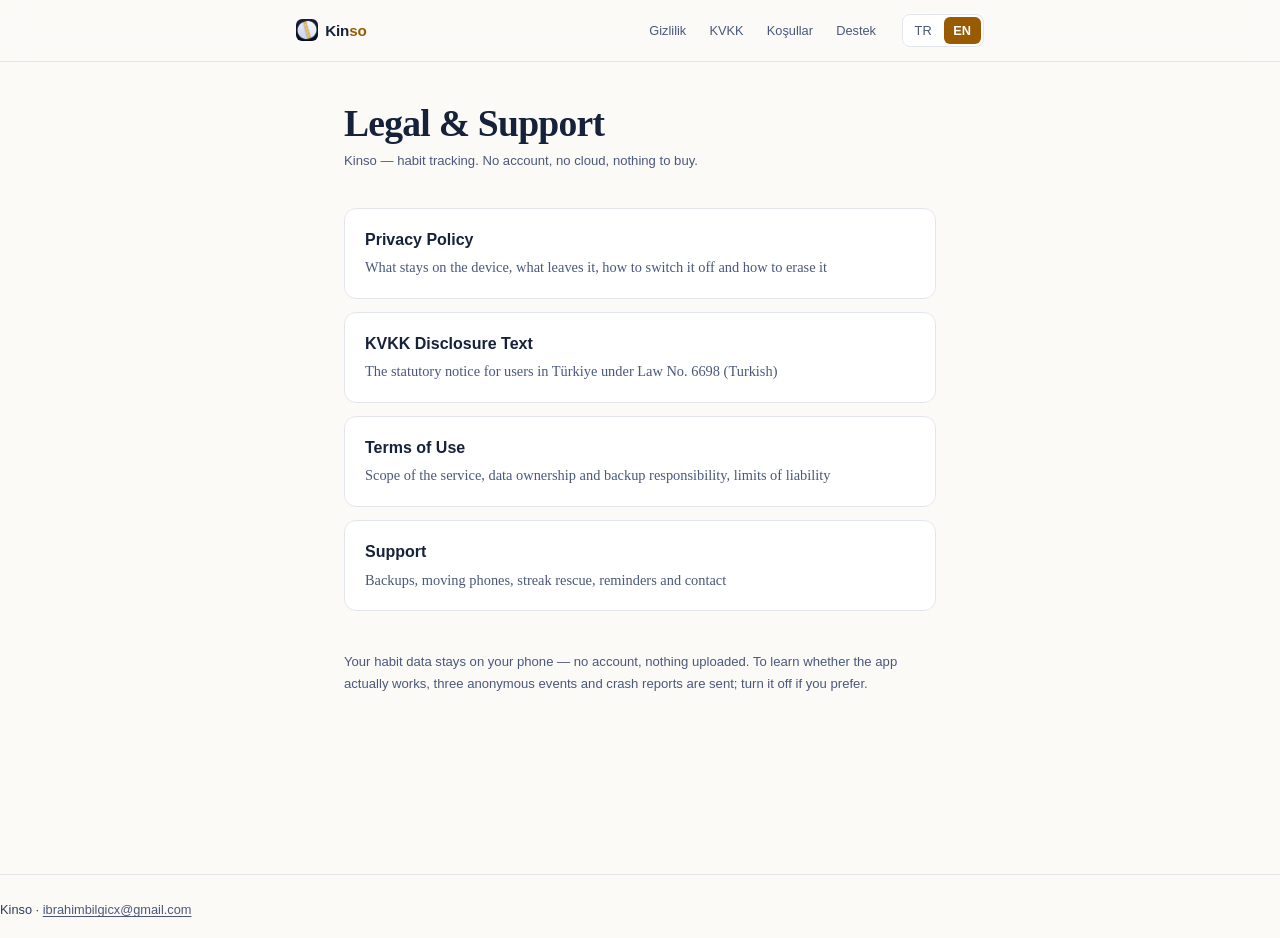
==== index.html @ 8e06f01c "feat: Kinso yasal ve destek sayfalari Gizlilik politikasi, KVKK aydinlatma metni, kullanim kosullari" ====
<!doctype html>
<html lang="tr">
<head>
<meta charset="utf-8">
<meta name="viewport" content="width=device-width, initial-scale=1">
<title>Kinso — Yasal ve Destek</title>
<meta name="description" content="Kinso gizlilik politikası, KVKK aydınlatma metni, kullanım koşulları ve destek sayfaları.">
<link rel="icon" href="icon.png">
<link rel="stylesheet" href="style.css">
</head>
<body data-title-tr="Kinso — Yasal ve Destek" data-title-en="Kinso — Legal &amp; Support">

<header>
  <div class="bar">
    <a class="brand" href="index.html"><img src="icon.png" alt="">Kin<span>so</span></a>
    <nav class="chrome">
      <a href="privacy.html">Gizlilik</a>
      <a href="kvkk.html">KVKK</a>
      <a href="terms.html">Koşullar</a>
      <a href="support.html">Destek</a>
    </nav>
    <div class="lang">
      <button type="button" data-set-lang="tr" aria-pressed="true">TR</button>
      <button type="button" data-set-lang="en" aria-pressed="false">EN</button>
    </div>
  </div>
</header>

<main>

<div data-lang="tr" class="active">
  <h1>Yasal ve Destek</h1>
  <p class="updated">Kinso — alışkanlık takibi. Hesap yok, bulut yok, satın alınacak bir şey yok.</p>

  <ul class="cards">
    <li><a href="privacy.html">
      <h3>Gizlilik Politikası</h3>
      <p>Cihazda ne kalır, cihazdan ne çıkar, nasıl kapatılır ve nasıl silinir</p>
    </a></li>
    <li><a href="kvkk.html">
      <h3>KVKK Aydınlatma Metni</h3>
      <p>6698 sayılı Kanun kapsamında veri sorumlusu, hukuki sebepler ve m.11 hakları</p>
    </a></li>
    <li><a href="terms.html">
      <h3>Kullanım Koşulları</h3>
      <p>Hizmetin kapsamı, veri sahipliği ve yedekleme sorumluluğu, sorumluluk sınırları</p>
    </a></li>
    <li><a href="support.html">
      <h3>Destek</h3>
      <p>Yedekleme, telefon değiştirme, zincir kurtarma, bildirimler ve iletişim</p>
    </a></li>
  </ul>

  <p class="updated" style="margin-top:2.5rem">Alışkanlık verilerin telefonunda
  kalır — hesap yok, buluta yüklenmez. Uygulamanın işe yarayıp yaramadığını
  anlamak için kimliksiz üç olay ve çökme raporu gönderilir; dilersen
  kapatırsın.</p>
</div>

<div data-lang="en">
  <h1>Legal &amp; Support</h1>
  <p class="updated">Kinso — habit tracking. No account, no cloud, nothing to buy.</p>

  <ul class="cards">
    <li><a href="privacy.html">
      <h3>Privacy Policy</h3>
      <p>What stays on the device, what leaves it, how to switch it off and how to erase it</p>
    </a></li>
    <li><a href="kvkk.html">
      <h3>KVKK Disclosure Text</h3>
      <p>The statutory notice for users in Türkiye under Law No. 6698 (Turkish)</p>
    </a></li>
    <li><a href="terms.html">
      <h3>Terms of Use</h3>
      <p>Scope of the service, data ownership and backup responsibility, limits of liability</p>
    </a></li>
    <li><a href="support.html">
      <h3>Support</h3>
      <p>Backups, moving phones, streak rescue, reminders and contact</p>
    </a></li>
  </ul>

  <p class="updated" style="margin-top:2.5rem">Your habit data stays on your
  phone — no account, nothing uploaded. To learn whether the app actually works,
  three anonymous events and crash reports are sent; turn it off if you
  prefer.</p>
</div>

</main>

<footer>
  <p>Kinso · <a href="mailto:ibrahimbilgicx@gmail.com">ibrahimbilgicx@gmail.com</a></p>
</footer>

<script src="lang.js"></script>
</body>
</html>
---- style.css ----
/* Kinso yasal sayfaları — tek stil dosyası, dış bağımlılık yok.
   Palet `src/ui/tema.ts` ile akraba: mürekkep #0A0F1E, gece #121A30,
   altın #F5B93F.

   ★ Altın beyaz zeminde 1,77:1 verir — okunmaz. Açık temada altının yerini
   aynı aileden koyu kehribar (#9A5B00, 5,2:1) alır; koyu temada gerçek altın
   döner (#F5B93F, 10,81:1). Uygulamadaki "altın yalnız onarım" kuralı burada
   geçerli değil: bu sayfalarda altın yalnız bağlantı ve vurgu rengidir. */

:root {
  --bg:        #FBFAF7;
  --surface:   #FFFFFF;
  --ink:       #16223A;
  --ink-soft:  #2E3C5C;
  --ink-mute:  #4A587A;
  --rule:      #E3E6EC;
  --accent:    #9A5B00;
  --accent-bg: #FBF0DC;
  --warn-bg:   #FFF4E5;
  --warn-ink:  #7A4B00;
  --warn-rule: #F0C98A;
}

@media (prefers-color-scheme: dark) {
  :root {
    --bg:        #0A0F1E;
    --surface:   #121A30;
    --ink:       #EDF1FA;
    --ink-soft:  #C7D0E6;
    --ink-mute:  #8E9BBD;
    --rule:      #243052;
    --accent:    #F5B93F;
    --accent-bg: #1B2440;
    --warn-bg:   #241C10;
    --warn-ink:  #F0C98A;
    --warn-rule: #4E3D1C;
  }
}

/* Okuyucunun tema düğmesi medya sorgusunu her iki yönde de ezmeli. */
:root[data-theme="light"] {
  --bg: #FBFAF7; --surface: #FFFFFF; --ink: #16223A; --ink-soft: #2E3C5C;
  --ink-mute: #4A587A; --rule: #E3E6EC; --accent: #9A5B00; --accent-bg: #FBF0DC;
  --warn-bg: #FFF4E5; --warn-ink: #7A4B00; --warn-rule: #F0C98A;
}
:root[data-theme="dark"] {
  --bg: #0A0F1E; --surface: #121A30; --ink: #EDF1FA; --ink-soft: #C7D0E6;
  --ink-mute: #8E9BBD; --rule: #243052; --accent: #F5B93F; --accent-bg: #1B2440;
  --warn-bg: #241C10; --warn-ink: #F0C98A; --warn-rule: #4E3D1C;
}

* { box-sizing: border-box; }

body {
  margin: 0;
  background: var(--bg);
  color: var(--ink);
  /* Uzun hukuki metin için serif; arayüz parçaları sans. */
  font: 400 17px/1.65 Georgia, 'Times New Roman', serif;
  -webkit-text-size-adjust: 100%;
}

.chrome {
  font-family: -apple-system, BlinkMacSystemFont, 'Segoe UI', Roboto, sans-serif;
}

/* ---------- Üst şerit ---------- */

header {
  position: sticky;
  top: 0;
  z-index: 10;
  background: color-mix(in srgb, var(--bg) 88%, transparent);
  backdrop-filter: blur(12px);
  border-bottom: 1px solid var(--rule);
}

.bar {
  max-width: 46rem;
  margin: 0 auto;
  padding: 0.85rem 1.5rem;
  display: flex;
  align-items: center;
  gap: 1rem;
  flex-wrap: wrap;
}

.brand {
  font-family: -apple-system, BlinkMacSystemFont, 'Segoe UI', Roboto, sans-serif;
  font-weight: 650;
  font-size: 0.95rem;
  letter-spacing: -0.01em;
  color: var(--ink);
  text-decoration: none;
  display: inline-flex;
  align-items: center;
}
/* ★ `gap` KULLANILMAZ: "Kin" ile <span>so</span> ayrı birer anonim flex öğesi
   olur ve marka adı "Kin so" diye ikiye ayrılır. Boşluk yalnız ikonun sağında. */
.brand img {
  width: 22px; height: 22px; border-radius: 6px; display: block;
  margin-right: 0.45rem;
}
.brand span { color: var(--accent); }

nav {
  display: flex;
  gap: 0.25rem;
  margin-left: auto;
  flex-wrap: wrap;
}

nav a, .lang button {
  font-family: -apple-system, BlinkMacSystemFont, 'Segoe UI', Roboto, sans-serif;
  font-size: 0.8rem;
  color: var(--ink-mute);
  text-decoration: none;
  padding: 0.35rem 0.6rem;
  border-radius: 6px;
  border: 0;
  background: transparent;
  cursor: pointer;
  line-height: 1.2;
}
nav a:hover, .lang button:hover { color: var(--ink); background: var(--accent-bg); }
nav a[aria-current="page"] { color: var(--accent); font-weight: 600; }

.lang {
  display: flex;
  gap: 0.15rem;
  padding: 0.15rem;
  background: var(--surface);
  border: 1px solid var(--rule);
  border-radius: 8px;
}
.lang button[aria-pressed="true"] {
  background: var(--accent);
  color: var(--surface);
  font-weight: 600;
}

/* ---------- Gövde ---------- */

main {
  max-width: 40rem;
  margin: 0 auto;
  padding: 2.5rem 1.5rem 5rem;
}

h1 {
  font-size: clamp(1.75rem, 5vw, 2.35rem);
  line-height: 1.15;
  letter-spacing: -0.02em;
  margin: 0 0 0.35rem;
  text-wrap: balance;
}

.updated {
  font-family: -apple-system, BlinkMacSystemFont, 'Segoe UI', Roboto, sans-serif;
  font-size: 0.82rem;
  color: var(--ink-mute);
  margin: 0 0 2.25rem;
}

h2 {
  font-size: 1.2rem;
  letter-spacing: -0.01em;
  margin: 2.75rem 0 0.75rem;
  padding-top: 1.5rem;
  border-top: 1px solid var(--rule);
  text-wrap: balance;
}
h2:first-of-type { border-top: 0; padding-top: 0; margin-top: 2rem; }

h3 {
  font-family: -apple-system, BlinkMacSystemFont, 'Segoe UI', Roboto, sans-serif;
  font-size: 0.95rem;
  margin: 1.75rem 0 0.5rem;
  color: var(--ink);
}

p, li { color: var(--ink-soft); }
p { margin: 0 0 1.1rem; }
strong { color: var(--ink); font-weight: 700; }

ul { margin: 0 0 1.1rem; padding-left: 1.3rem; }
li { margin-bottom: 0.5rem; }

a { color: var(--accent); text-decoration-thickness: 1px; text-underline-offset: 2px; }

/* Uzun URL'ler dar ekranda taşmasın. */
a[href^="http"] { overflow-wrap: anywhere; }

/* Ayarlar yolu, olay adı gibi birebir alıntılar. */
code {
  font-family: ui-monospace, SFMono-Regular, Menlo, monospace;
  font-size: 0.85em;
  background: var(--accent-bg);
  color: var(--ink);
  border-radius: 4px;
  padding: 0.1em 0.35em;
}

/* ---------- Doldurulacak alanlar ---------- */

mark.todo {
  background: var(--warn-bg);
  color: var(--warn-ink);
  border: 1px dashed var(--warn-rule);
  border-radius: 4px;
  padding: 0.05em 0.35em;
  font-family: ui-monospace, SFMono-Regular, Menlo, monospace;
  font-size: 0.85em;
  font-style: normal;
}

.notice {
  background: var(--warn-bg);
  border: 1px solid var(--warn-rule);
  border-radius: 10px;
  padding: 1rem 1.15rem;
  margin: 0 0 2.5rem;
  font-family: -apple-system, BlinkMacSystemFont, 'Segoe UI', Roboto, sans-serif;
  font-size: 0.87rem;
  line-height: 1.55;
  color: var(--warn-ink);
}
.notice p { color: inherit; margin: 0; }
.notice strong { color: inherit; }

/* ---------- Özet kutusu (uzun metnin başındaki kısa cevap) ---------- */

.ozet {
  background: var(--surface);
  border: 1px solid var(--rule);
  border-left: 3px solid var(--accent);
  border-radius: 10px;
  padding: 1.15rem 1.35rem 0.3rem;
  margin: 0 0 2.5rem;
}
.ozet p:last-child { margin-bottom: 1.1rem; }

/* ---------- Dil değişimi ---------- */

[data-lang] { display: none; }
[data-lang].active { display: block; }

/* ---------- Ayak ---------- */

footer {
  border-top: 1px solid var(--rule);
  margin-top: 4rem;
  padding-top: 1.5rem;
  font-family: -apple-system, BlinkMacSystemFont, 'Segoe UI', Roboto, sans-serif;
  font-size: 0.8rem;
  color: var(--ink-mute);
}
footer a { color: var(--ink-mute); }

:focus-visible {
  outline: 2px solid var(--accent);
  outline-offset: 2px;
  border-radius: 4px;
}

/* ---------- Kart listesi (giriş sayfası) ---------- */

.cards { display: grid; gap: 0.85rem; margin: 2rem 0 0; padding: 0; list-style: none; }
.cards li { margin: 0; }
.cards a {
  display: block;
  background: var(--surface);
  border: 1px solid var(--rule);
  border-radius: 12px;
  padding: 1.1rem 1.25rem;
  text-decoration: none;
  color: inherit;
}
.cards a:hover { border-color: var(--accent); }
.cards h3 {
  font-family: -apple-system, BlinkMacSystemFont, 'Segoe UI', Roboto, sans-serif;
  margin: 0 0 0.2rem;
  font-size: 1rem;
  color: var(--ink);
}
.cards p { margin: 0; font-size: 0.9rem; color: var(--ink-mute); }
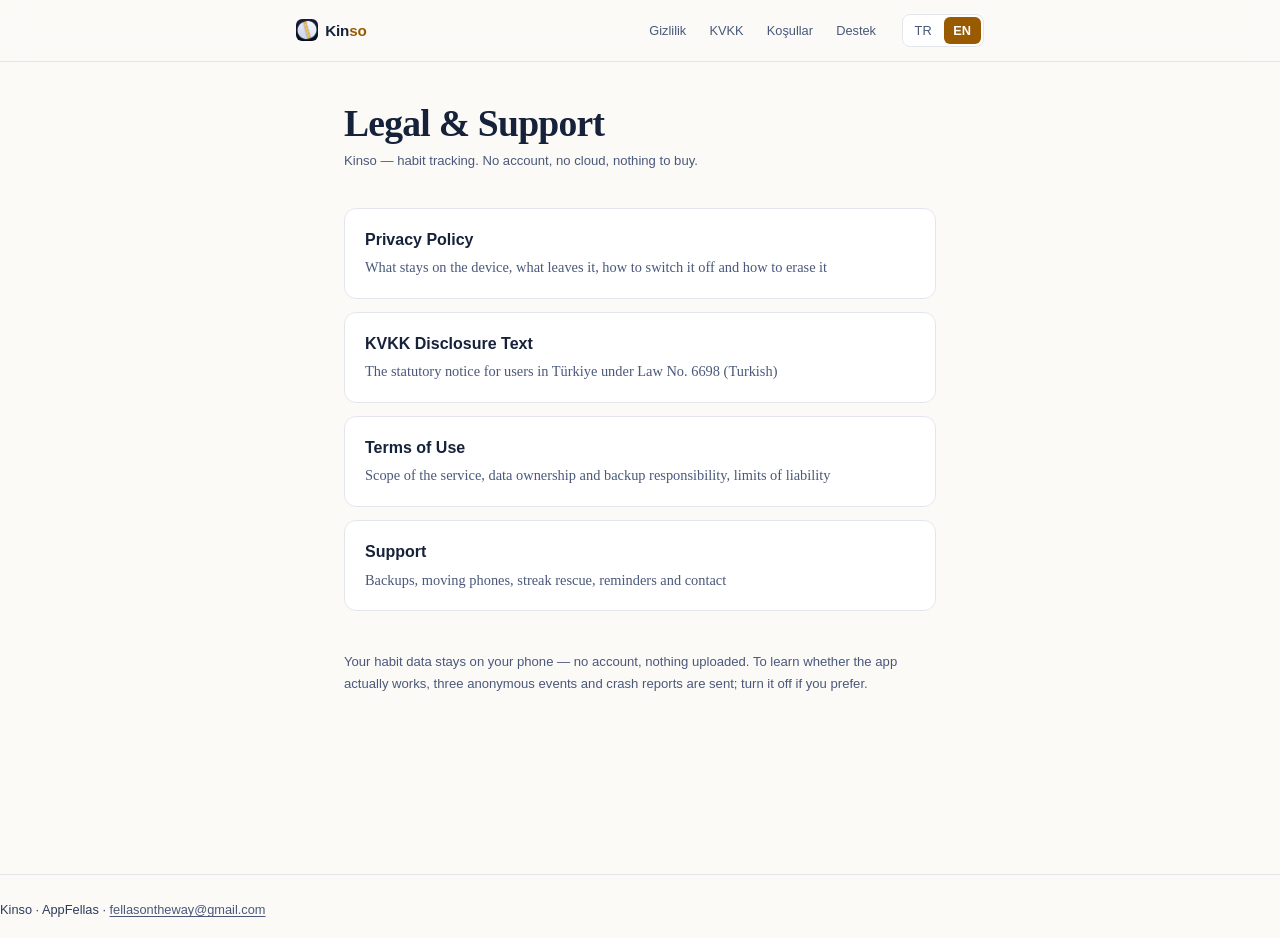
==== commit 9c89df12: "chore: iletisim adresi studyo hesabi, saglayici adi AppFellas Co-Authored-By: Claude Opus 5 (1M cont" ====
--- a/index.html
+++ b/index.html
@@ -89,7 +89,7 @@
 </main>
 
 <footer>
-  <p>Kinso · <a href="mailto:ibrahimbilgicx@gmail.com">ibrahimbilgicx@gmail.com</a></p>
+  <p>Kinso · AppFellas · <a href="mailto:fellasontheway@gmail.com">fellasontheway@gmail.com</a></p>
 </footer>
 
 <script src="lang.js"></script>
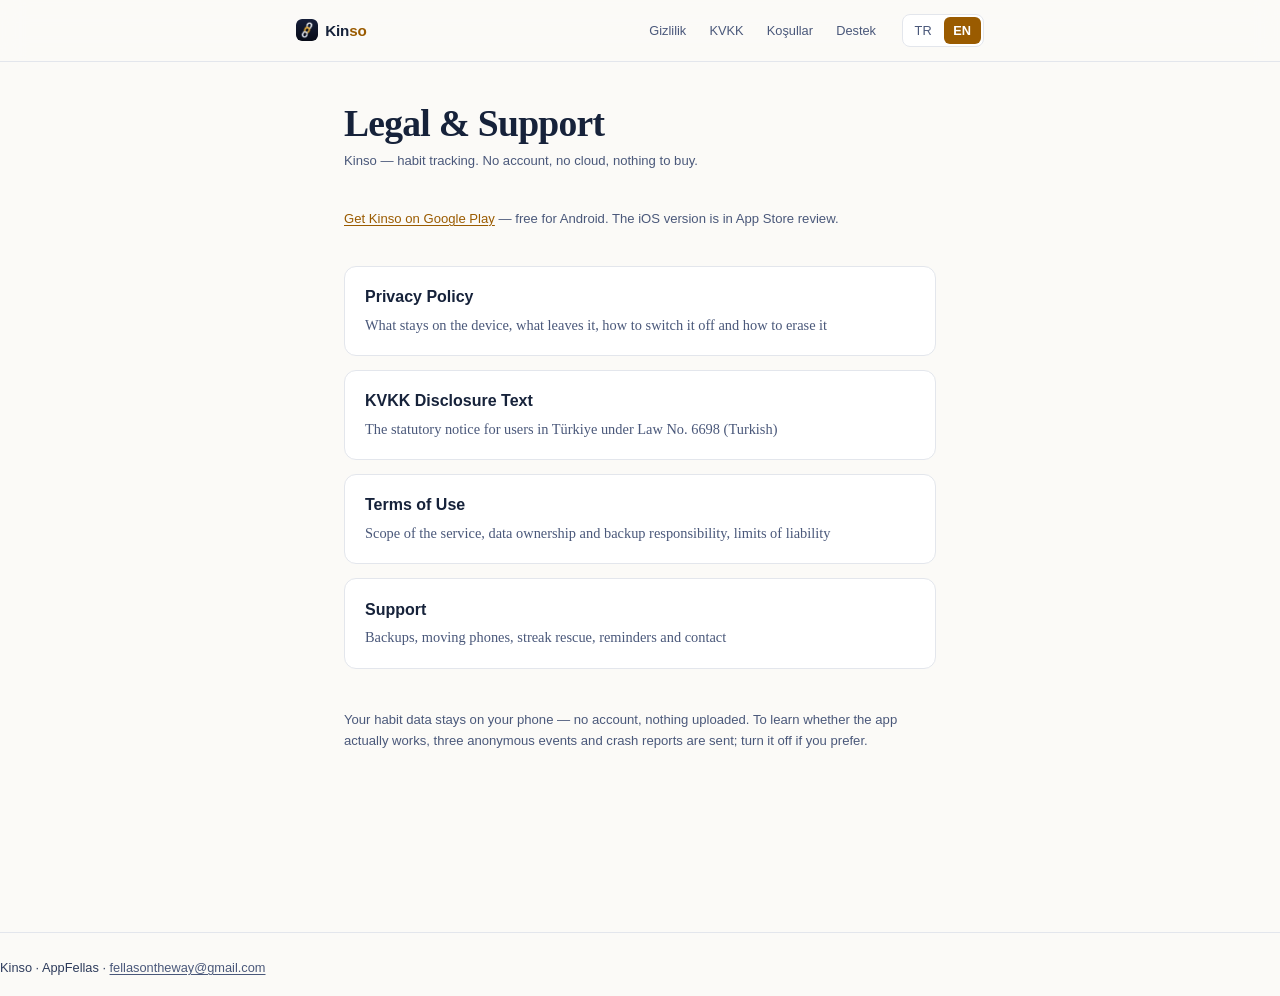
==== commit 6078b349: "feat(index): Google Play bağlantısı — Kinso Play'de yayında (TR/EN) Co-Authored-By: Claude Fable 5.1" ====
--- a/index.html
+++ b/index.html
@@ -31,6 +31,7 @@
 <div data-lang="tr" class="active">
   <h1>Yasal ve Destek</h1>
   <p class="updated">Kinso — alışkanlık takibi. Hesap yok, bulut yok, satın alınacak bir şey yok.</p>
+  <p class="updated"><a href="https://play.google.com/store/apps/details?id=com.appfellas.kinso" rel="noopener">Google Play'de Kinso'yu indir</a> — Android için ücretsiz. iOS sürümü App Store incelemesinde.</p>
 
   <ul class="cards">
     <li><a href="privacy.html">
@@ -60,6 +61,7 @@
 <div data-lang="en">
   <h1>Legal &amp; Support</h1>
   <p class="updated">Kinso — habit tracking. No account, no cloud, nothing to buy.</p>
+  <p class="updated"><a href="https://play.google.com/store/apps/details?id=com.appfellas.kinso&amp;hl=en" rel="noopener">Get Kinso on Google Play</a> — free for Android. The iOS version is in App Store review.</p>
 
   <ul class="cards">
     <li><a href="privacy.html">
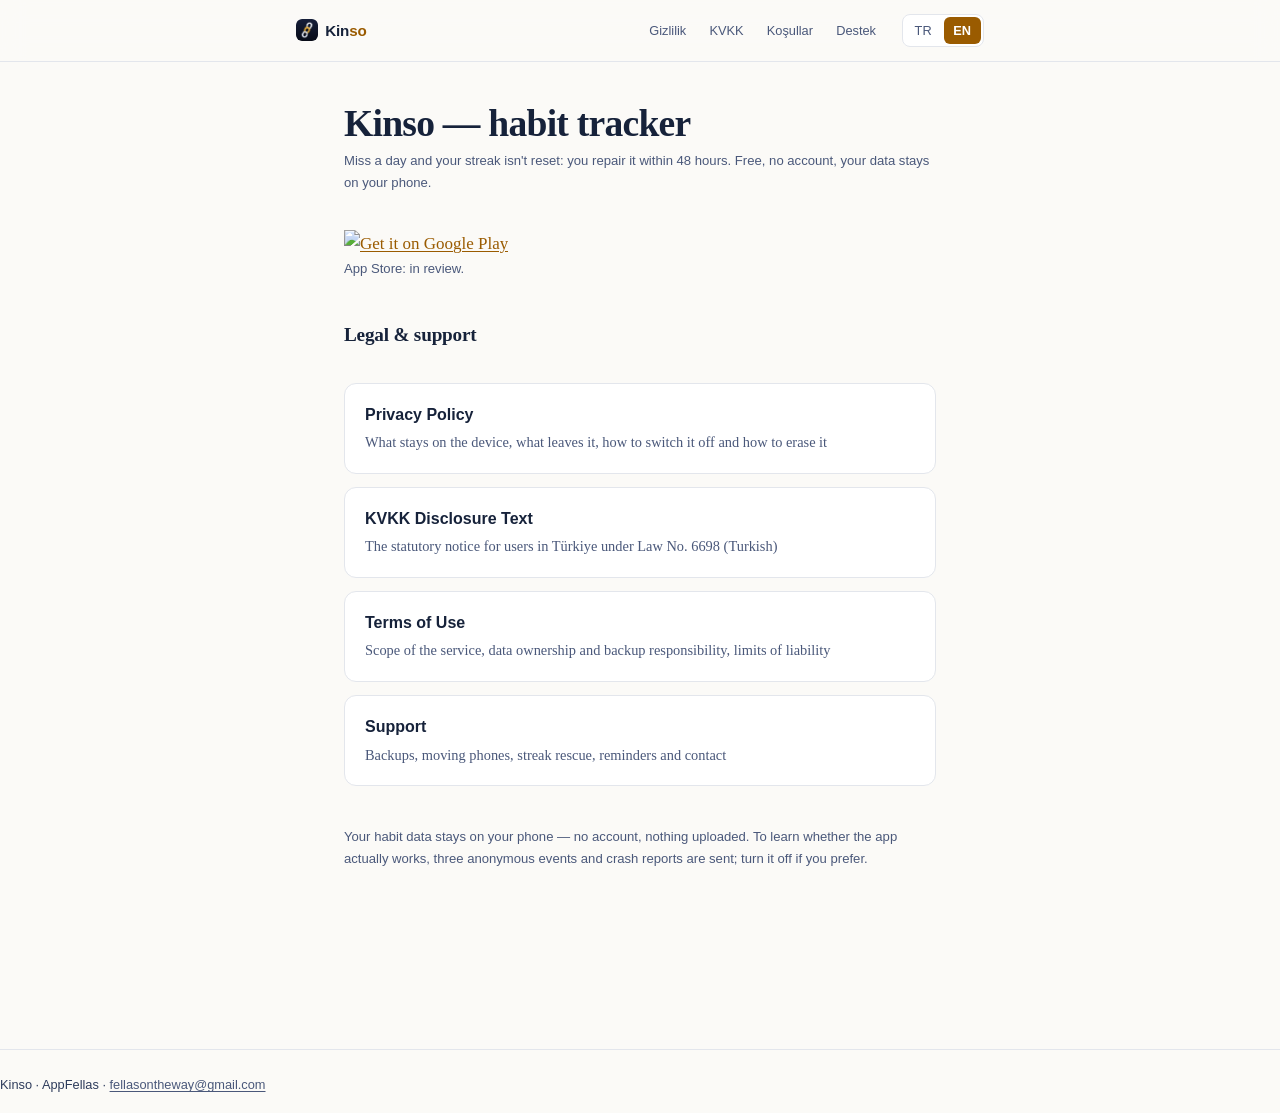
==== commit bab5466d: "feat: landing kancası + resmî Play rozeti (UTM site) + al/davet, al/video, al/hn yönlendirme sayfala" ====
--- a/index.html
+++ b/index.html
@@ -3,12 +3,12 @@
 <head>
 <meta charset="utf-8">
 <meta name="viewport" content="width=device-width, initial-scale=1">
-<title>Kinso — Yasal ve Destek</title>
-<meta name="description" content="Kinso gizlilik politikası, KVKK aydınlatma metni, kullanım koşulları ve destek sayfaları.">
+<title>Kinso — Alışkanlık takip uygulaması: bir gün kaçırırsan seri sıfırlanmaz</title>
+<meta name="description" content="Kinso: bir gün kaçırırsan seri sıfırlanmaz, 48 saat içinde onarırsın. Ücretsiz, hesap yok, verin telefonunda. Google Play'de. Gizlilik, KVKK, koşullar ve destek sayfaları.">
 <link rel="icon" href="icon.png">
 <link rel="stylesheet" href="style.css">
 </head>
-<body data-title-tr="Kinso — Yasal ve Destek" data-title-en="Kinso — Legal &amp; Support">
+<body data-title-tr="Kinso — Alışkanlık takip uygulaması" data-title-en="Kinso — Habit tracker">
 
 <header>
   <div class="bar">
@@ -29,9 +29,11 @@
 <main>
 
 <div data-lang="tr" class="active">
-  <h1>Yasal ve Destek</h1>
-  <p class="updated">Kinso — alışkanlık takibi. Hesap yok, bulut yok, satın alınacak bir şey yok.</p>
-  <p class="updated"><a href="https://play.google.com/store/apps/details?id=com.appfellas.kinso" rel="noopener">Google Play'de Kinso'yu indir</a> — Android için ücretsiz. iOS sürümü App Store incelemesinde.</p>
+  <h1>Kinso — alışkanlık takip uygulaması</h1>
+  <p class="updated">Bir gün kaçırırsan seri sıfırlanmaz: 48 saat içinde onarırsın. Ücretsiz, hesap yok, verin telefonunda.</p>
+  <p style="margin:1rem 0 0"><a href="https://play.google.com/store/apps/details?id=com.appfellas.kinso&amp;referrer=utm_source%3Dsite%26utm_medium%3Dorganic" rel="noopener"><img alt="Google Play'den alın" src="https://play.google.com/intl/tr/badges/static/images/badges/tr_badge_web_generic.png" style="height:64px"></a></p>
+  <p class="updated">App Store: incelemede.</p>
+  <h2 style="margin-top:2.5rem">Yasal ve destek</h2>
 
   <ul class="cards">
     <li><a href="privacy.html">
@@ -59,9 +61,11 @@
 </div>
 
 <div data-lang="en">
-  <h1>Legal &amp; Support</h1>
-  <p class="updated">Kinso — habit tracking. No account, no cloud, nothing to buy.</p>
-  <p class="updated"><a href="https://play.google.com/store/apps/details?id=com.appfellas.kinso&amp;hl=en" rel="noopener">Get Kinso on Google Play</a> — free for Android. The iOS version is in App Store review.</p>
+  <h1>Kinso — habit tracker</h1>
+  <p class="updated">Miss a day and your streak isn't reset: you repair it within 48 hours. Free, no account, your data stays on your phone.</p>
+  <p style="margin:1rem 0 0"><a href="https://play.google.com/store/apps/details?id=com.appfellas.kinso&amp;hl=en&amp;referrer=utm_source%3Dsite%26utm_medium%3Dorganic" rel="noopener"><img alt="Get it on Google Play" src="https://play.google.com/intl/en_us/badges/static/images/badges/en_badge_web_generic.png" style="height:64px"></a></p>
+  <p class="updated">App Store: in review.</p>
+  <h2 style="margin-top:2.5rem">Legal &amp; support</h2>
 
   <ul class="cards">
     <li><a href="privacy.html">
